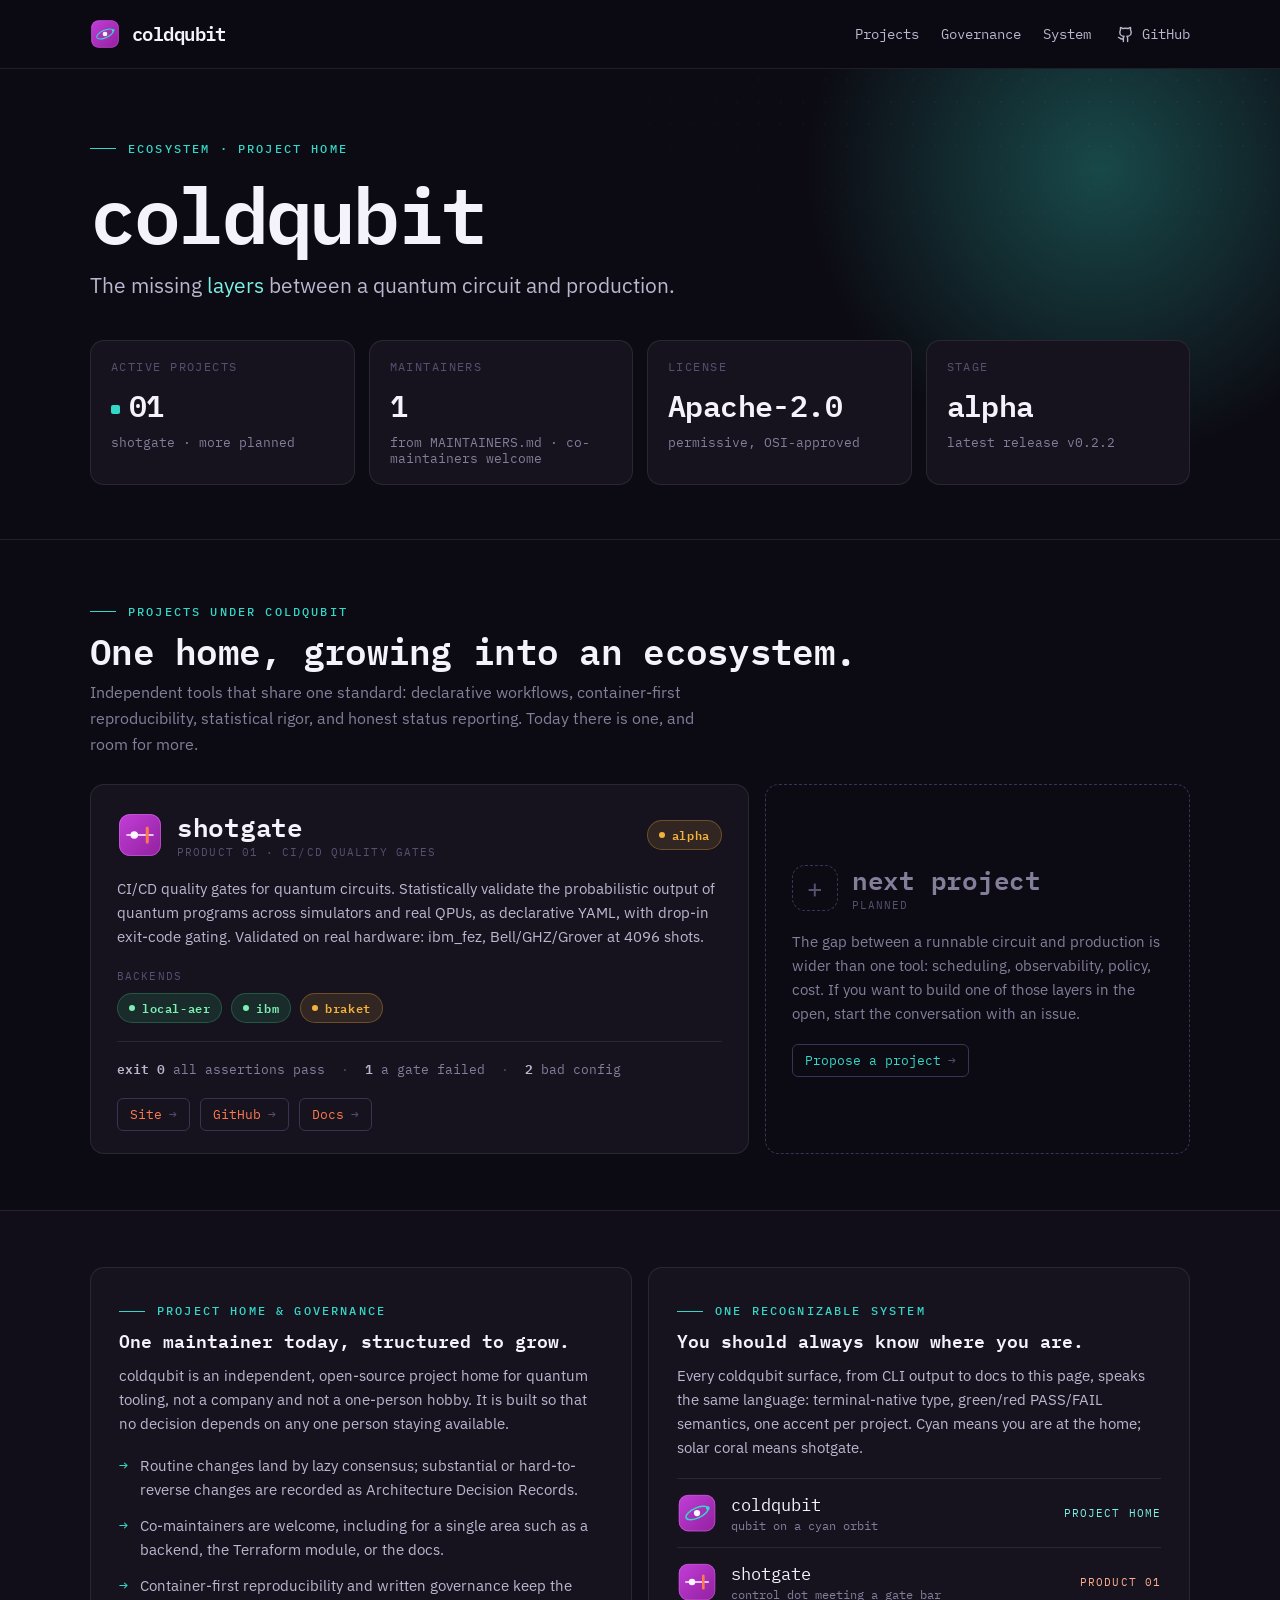
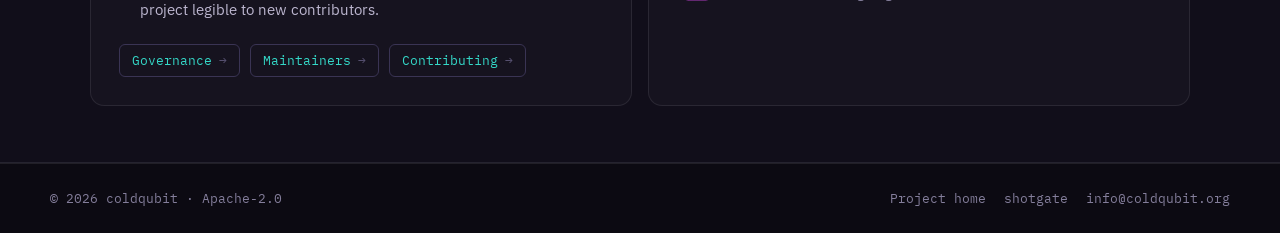
==== index.html @ ca927e3b "web: live GitHub-parsed stats, visitor-first copy, ibm validated, mobile pass - hero stats parse fro" ====
<!DOCTYPE html>
<html lang="en">
<head>
<meta charset="utf-8">
<meta name="viewport" content="width=device-width, initial-scale=1">
<title>coldqubit · open-source project home for quantum tooling</title>
<meta name="description" content="coldqubit is an independent, open-source project home for quantum tooling: the missing layers between a quantum circuit and production. Home of shotgate, CI/CD quality gates for quantum circuits.">
<meta name="theme-color" content="#0C0A12">
<link rel="canonical" href="https://coldqubit.org/">
<meta property="og:type" content="website">
<meta property="og:site_name" content="coldqubit">
<meta property="og:title" content="coldqubit · open-source project home for quantum tooling">
<meta property="og:description" content="The missing layers between a quantum circuit and production.">
<meta property="og:url" content="https://coldqubit.org/">
<meta property="og:image" content="https://coldqubit.org/assets/favicon/coldqubit-512.png">
<meta name="twitter:card" content="summary">
<link rel="icon" type="image/svg+xml" href="assets/coldqubit-logomark.svg">
<link rel="icon" type="image/png" sizes="32x32" href="assets/favicon/coldqubit-32.png">
<link rel="apple-touch-icon" href="assets/favicon/coldqubit-180.png">
<link rel="stylesheet" href="styles/styles.css">
<link rel="stylesheet" href="styles/site.css">
</head>
<body>
  <nav class="topnav" id="topnav">
    <div class="wrap topnav-inner">
      <span class="topnav-brand">
        <img src="assets/coldqubit-logomark.svg" alt="coldqubit" width="30" height="30">
        <span class="topnav-name">coldqubit</span>
      </span>
      <div class="topnav-links">
        <a href="#projects">Projects</a>
        <a href="#governance">Governance</a>
        <a href="#system">System</a>
      </div>
      <a class="gh-link" href="https://github.com/coldqubit" aria-label="GitHub">
        <svg viewBox="0 0 24 24" fill="none" stroke="currentColor" stroke-width="2" stroke-linecap="round" stroke-linejoin="round"><path d="M15 22v-4a4.8 4.8 0 0 0-1-3.5c3 0 6-2 6-5.5.08-1.25-.27-2.48-1-3.5.28-1.15.28-2.35 0-3.5 0 0-1 0-3 1.5-2.64-.5-5.36-.5-8 0C6 2 5 2 5 2c-.3 1.15-.3 2.35 0 3.5A5.4 5.4 0 0 0 4 9c0 3.5 3 5.5 6 5.5-.39.49-.68 1.05-.85 1.65-.17.6-.22 1.23-.15 1.85v4"></path><path d="M9 18c-4.51 2-5-2-7-2"></path></svg>
        GitHub
      </a>
    </div>
  </nav>

  <header class="hero">
    <div class="lattice"></div>
    <div class="glow"></div>
    <div class="wrap hero-inner">
      <span class="kicker"><span class="tick"></span>Ecosystem · project home</span>
      <h1>coldqubit</h1>
      <p class="tagline">The missing <span class="c">layers</span> between a quantum circuit and production.</p>

      <!-- values are static fallbacks; js/site.js re-parses them from GitHub -->
      <div class="stats">
        <div class="stat">
          <div class="l">Active projects</div>
          <div class="v"><span class="tick"></span><span id="s-projects">01</span></div>
          <div class="s" id="s-projects-sub">shotgate · more planned</div>
        </div>
        <div class="stat">
          <div class="l">Maintainers</div>
          <div class="v" id="s-maintainers">1</div>
          <div class="s">from MAINTAINERS.md · co-maintainers welcome</div>
        </div>
        <div class="stat">
          <div class="l">License</div>
          <div class="v" id="s-license">Apache-2.0</div>
          <div class="s">permissive, OSI-approved</div>
        </div>
        <div class="stat">
          <div class="l">Stage</div>
          <div class="v" id="s-stage">alpha</div>
          <div class="s" id="s-stage-sub">latest release v0.2.2</div>
        </div>
      </div>
    </div>
  </header>

  <section class="section" id="projects">
    <div class="wrap">
      <div class="sec-head">
        <span class="kicker"><span class="tick"></span>Projects under coldqubit</span>
        <h2>One home, growing into an ecosystem.</h2>
        <p>Independent tools that share one standard: declarative workflows, container-first reproducibility, statistical rigor, and honest status reporting. Today there is one, and room for more.</p>
      </div>

      <div class="projects">
        <div class="proj" data-project="shotgate">
          <div class="proj-top">
            <img src="assets/shotgate-logomark.svg" alt="shotgate mark">
            <div>
              <div class="proj-name">shotgate</div>
              <div class="proj-role">product 01 · CI/CD quality gates</div>
            </div>
            <div class="proj-status">
              <span class="chip alpha"><span class="dot"></span>alpha</span>
            </div>
          </div>
          <p class="proj-desc">CI/CD quality gates for quantum circuits. Statistically validate the probabilistic output of quantum programs across simulators and real QPUs, as declarative YAML, with drop-in exit-code gating. Validated on real hardware: ibm_fez, Bell/GHZ/Grover at 4096 shots.</p>

          <div class="field-label">Backends</div>
          <div class="row">
            <span class="chip working"><span class="dot"></span>local-aer</span>
            <span class="chip working"><span class="dot"></span>ibm</span>
            <span class="chip planned"><span class="dot"></span>braket</span>
          </div>

          <div class="exit"><b>exit 0</b> all assertions pass <span class="sep">·</span> <b>1</b> a gate failed <span class="sep">·</span> <b>2</b> bad config</div>

          <div class="proj-links">
            <a class="plink" href="https://shotgate.coldqubit.org">Site <span class="arr">→</span></a>
            <a class="plink" href="https://github.com/coldqubit/shotgate">GitHub <span class="arr">→</span></a>
            <a class="plink" href="https://shotgate.coldqubit.org/docs/">Docs <span class="arr">→</span></a>
          </div>
        </div>

        <div class="proj planned-card">
          <div class="proj-top">
            <span class="planned-tile">+</span>
            <div>
              <div class="proj-name">next project</div>
              <div class="proj-role">planned</div>
            </div>
          </div>
          <p class="proj-desc">The gap between a runnable circuit and production is wider than one tool: scheduling, observability, policy, cost. If you want to build one of those layers in the open, start the conversation with an issue.</p>
          <div class="proj-links">
            <a class="plink" href="https://github.com/coldqubit/shotgate/issues">Propose a project <span class="arr">→</span></a>
          </div>
        </div>
      </div>
    </div>
  </section>

  <section class="section alt">
    <div class="wrap">
      <div class="lower">
        <div class="panel" id="governance">
          <span class="kicker"><span class="tick"></span>Project home & governance</span>
          <h3>One maintainer today, structured to grow.</h3>
          <p>coldqubit is an independent, open-source project home for quantum tooling, not a company and not a one-person hobby. It is built so that no decision depends on any one person staying available.</p>
          <ul class="glist">
            <li><span class="arr">→</span><span>Routine changes land by lazy consensus; substantial or hard-to-reverse changes are recorded as Architecture Decision Records.</span></li>
            <li><span class="arr">→</span><span>Co-maintainers are welcome, including for a single area such as a backend, the Terraform module, or the docs.</span></li>
            <li><span class="arr">→</span><span>Container-first reproducibility and written governance keep the project legible to new contributors.</span></li>
          </ul>
          <div class="panel-links">
            <a class="plink" href="https://github.com/coldqubit/shotgate/blob/main/GOVERNANCE.md">Governance <span class="arr">→</span></a>
            <a class="plink" href="https://github.com/coldqubit/shotgate/blob/main/MAINTAINERS.md">Maintainers <span class="arr">→</span></a>
            <a class="plink" href="https://github.com/coldqubit/shotgate/blob/main/CONTRIBUTING.md">Contributing <span class="arr">→</span></a>
          </div>
        </div>

        <div class="panel" id="system">
          <span class="kicker"><span class="tick"></span>One recognizable system</span>
          <h3>You should always know where you are.</h3>
          <p>Every coldqubit surface, from CLI output to docs to this page, speaks the same language: terminal-native type, green/red PASS/FAIL semantics, one accent per project. Cyan means you are at the home; solar coral means shotgate.</p>
          <div class="mark-row">
            <img src="assets/coldqubit-logomark.svg" alt="coldqubit mark">
            <div>
              <div class="mn">coldqubit</div>
              <div class="md">qubit on a cyan orbit</div>
            </div>
            <span class="mr cyan">project home</span>
          </div>
          <div class="mark-row">
            <img src="assets/shotgate-logomark.svg" alt="shotgate mark">
            <div>
              <div class="mn">shotgate</div>
              <div class="md">control dot meeting a gate bar</div>
            </div>
            <span class="mr coral">product 01</span>
          </div>
        </div>
      </div>
    </div>
  </section>

  <footer class="foot">
    <div class="wrap foot-inner">
      <span>© 2026 coldqubit · Apache-2.0</span>
      <div class="right">
        <a href="https://github.com/coldqubit">Project home</a>
        <a href="https://shotgate.coldqubit.org">shotgate</a>
        <a href="mailto:info@coldqubit.org">info@coldqubit.org</a>
      </div>
    </div>
  </footer>

  <script src="js/site.js"></script>
</body>
</html>
---- styles/styles.css ----
/* ============================================================================
   coldqubit / shotgate, design system entry point
   ----------------------------------------------------------------------------
   The canonical stylesheet for consumers: link this ONE file and you get
     1. fonts.css            the brand faces (swap point for self-hosting)
     2. colors_and_type.css  the full token layer (color, type, spacing,
                             radii, elevation, motion, motif) + light theme
     3. components.css       the canonical component classes (buttons, badges,
                             chips, cards, callouts, code, console, inputs)

   Surface-specific stylesheets are intentionally NOT imported here, they are
   scoped to their own surfaces and linked by those pages directly:
     - preview/card.css        design-system reference cards
     - social/cards.css        repo / OpenGraph social cards
     - ui_kits/docs/docs.css   the docs reader
   (The landing and dashboard kits keep their surface styles inline in their
    own index.html — no separate stylesheet.)
   ============================================================================ */

@import url('fonts.css');
@import url('colors_and_type.css');
@import url('components.css');
---- styles/site.css ----
/* ============================================================================
   coldqubit.org · surface styles
   ----------------------------------------------------------------------------
   Page-level layout for the coldqubit project-home surface (cyan-forward).
   Tokens and canonical component classes come from styles.css (fonts +
   colors_and_type + components); nothing here re-implements them.
   ============================================================================ */

* { box-sizing: border-box; }
html { scroll-behavior: smooth; }
html, body { margin: 0; background: var(--bg); color: var(--text); font-family: var(--font-sans); -webkit-font-smoothing: antialiased; }
a { color: inherit; text-decoration: none; }
/* anchor-nav targets clear the sticky topnav */
:is(.section, .panel)[id] { scroll-margin-top: 80px; }
.wrap { max-width: 1180px; margin: 0 auto; padding: 0 40px; }

/* kicker: canonical (components.css), wider tick on this surface */
.kicker { gap: 12px; }
.kicker .tick { width: 26px; }

/* top nav: canonical .topnav (components.css); height bump on this surface */
.topnav-inner { height: 68px; }

.gh-link { display: inline-flex; align-items: center; gap: 8px; font-family: var(--font-mono); font-size: 14px; color: var(--text-secondary); }
.gh-link:hover { color: var(--text); }
.gh-link svg { width: 17px; height: 17px; }

/* hero */
.hero { position: relative; overflow: hidden; border-bottom: 1px solid var(--line); }
.hero .lattice { position: absolute; inset: 0; background-image: var(--dot-grid); background-size: var(--dot-size) var(--dot-size); -webkit-mask-image: radial-gradient(120% 130% at 92% -10%, #000 0%, transparent 60%); mask-image: radial-gradient(120% 130% at 92% -10%, #000 0%, transparent 60%); }
.hero .glow { position: absolute; top: -240px; right: -160px; width: 680px; height: 680px; background: radial-gradient(circle, var(--cyan-glow) 0%, transparent 62%); pointer-events: none; }
/* .hero-inner shares its element with .wrap; keep the 40px side padding */
.hero-inner { position: relative; padding: 64px 40px 54px; }
.hero h1 { font: var(--text-display); font-family: var(--font-display); letter-spacing: -0.04em; margin: 18px 0 0; }
.hero .tagline { font: var(--text-lead); color: var(--fg-2); margin: 16px 0 0; max-width: 46ch; text-wrap: balance; }
.hero .tagline .c { color: var(--cyan-300); }

/* stat row */
.stats { display: grid; grid-template-columns: repeat(4, 1fr); gap: 14px; margin-top: 38px; }
.stat { background: var(--bg-elevated); border: 1px solid var(--line); border-radius: var(--radius-lg); padding: 18px 20px; }
.stat .l { font-family: var(--font-mono); font-size: 12px; letter-spacing: 0.12em; text-transform: uppercase; color: var(--fg-4); }
.stat .v { font-family: var(--font-display); font-weight: 600; font-size: 30px; color: var(--fg-1); margin-top: 8px; letter-spacing: -0.02em; }
.stat .s { font-family: var(--font-mono); font-size: 12.5px; color: var(--fg-3); margin-top: 6px; }
.stat .v .tick { display: inline-block; width: 9px; height: 9px; border-radius: 2px; background: var(--cyan-400); margin-right: 9px; vertical-align: middle; }

/* section */
.section { padding: 56px 0; }
.section.alt { background: var(--bg-sunken); border-top: 1px solid var(--line); border-bottom: 1px solid var(--line); }
.sec-head { margin-bottom: 26px; }
.sec-head h2 { font: var(--text-h2); font-family: var(--font-display); letter-spacing: -0.02em; margin: 12px 0 0; }
.sec-head p { font: var(--text-body); color: var(--fg-3); margin: 8px 0 0; max-width: 64ch; }

/* projects grid */
.projects { display: grid; grid-template-columns: 1.55fr 1fr; gap: 16px; }
.proj { background: var(--bg-elevated); border: 1px solid var(--line); border-radius: var(--radius-lg); padding: 26px 26px 22px; display: flex; flex-direction: column; transition: border-color var(--dur) var(--ease-out), box-shadow var(--dur) var(--ease-out); }
.proj:hover { border-color: var(--ink-500); box-shadow: var(--shadow-md); }
.proj-top { display: flex; align-items: center; gap: 14px; }
.proj-top img { width: 46px; height: 46px; }
.proj-name { font: var(--text-h3); font-family: var(--font-display); color: var(--fg-1); letter-spacing: -0.01em; }
.proj-role { font-family: var(--font-mono); font-size: 11px; letter-spacing: 0.1em; text-transform: uppercase; color: var(--fg-4); margin-top: 3px; }
.proj-status { margin-left: auto; }
.proj-desc { font: var(--text-body-sm); color: var(--fg-2); margin: 18px 0 0; }

.row { display: flex; align-items: center; gap: 9px; flex-wrap: wrap; }
.field-label { font-family: var(--font-mono); font-size: 11px; letter-spacing: 0.1em; text-transform: uppercase; color: var(--fg-4); margin: 20px 0 10px; }

/* chips: canonical (components.css .chip.working/.alpha/.planned) */

.exit { font-family: var(--font-mono); font-size: 12.5px; color: var(--fg-3); margin-top: 18px; padding-top: 16px; border-top: 1px solid var(--line); }
.exit b { color: var(--fg-2); font-weight: 600; }
.exit .sep { color: var(--ink-400); margin: 0 8px; }

.proj-links { display: flex; gap: 10px; margin-top: 18px; }
/* .plink: canonical (components.css), reads the project accent */

/* planned project card */
.proj.planned-card { border-style: dashed; border-color: var(--ink-500); background: transparent; justify-content: center; align-items: flex-start; }
.planned-tile { width: 46px; height: 46px; border-radius: 13px; border: 1.5px dashed var(--ink-500); display: flex; align-items: center; justify-content: center; color: var(--fg-4); font-size: 26px; font-family: var(--font-display); }
.proj.planned-card .proj-name { color: var(--fg-3); }
.proj.planned-card .proj-desc { color: var(--fg-3); }

/* lower two-column */
.lower { display: grid; grid-template-columns: 1fr 1fr; gap: 16px; }
.panel { background: var(--bg-elevated); border: 1px solid var(--line); border-radius: var(--radius-lg); padding: 28px; }
.panel h3 { font: var(--text-h4); font-family: var(--font-display); margin: 12px 0 0; color: var(--fg-1); }
.panel p { font: var(--text-body-sm); color: var(--fg-2); margin: 12px 0 0; }
.glist { list-style: none; margin: 18px 0 0; padding: 0; display: flex; flex-direction: column; gap: 12px; }
.glist li { display: flex; gap: 12px; font: var(--text-body-sm); color: var(--fg-2); }
.glist .arr { color: var(--cyan-400); font-family: var(--font-mono); flex-shrink: 0; }
.panel-links { display: flex; flex-wrap: wrap; gap: 10px; margin-top: 22px; }

/* marks rows */
.mark-row { display: flex; align-items: center; gap: 14px; padding: 14px 0; border-top: 1px solid var(--line); }
.mark-row:first-of-type { margin-top: 18px; }
.mark-row img { width: 40px; height: 40px; }
.mark-row .mn { font-family: var(--font-display); font-size: 17px; color: var(--fg-1); }
.mark-row .md { font-family: var(--font-mono); font-size: 11.5px; color: var(--fg-3); margin-top: 2px; }
.mark-row .mr { margin-left: auto; font-family: var(--font-mono); font-size: 11px; letter-spacing: 0.1em; text-transform: uppercase; }
.mr.cyan { color: var(--cyan-300); }
.mr.coral { color: var(--coral-300); }

/* footer */
.foot { border-top: 1px solid var(--line); }
.foot-inner { display: flex; align-items: center; gap: 16px; padding: 26px 0; flex-wrap: wrap; font-family: var(--font-mono); font-size: 13px; color: var(--fg-3); }
.foot-inner .right { margin-left: auto; display: flex; gap: 18px; flex-wrap: wrap; }
.foot-inner a:hover { color: var(--fg-1); }

/* 404 */
.nf { min-height: calc(100vh - 68px); display: flex; align-items: center; }
.nf .terminal-window { width: min(640px, 100%); margin: 0 auto; }
.nf .terminal-body { min-height: 0; }
.nf-actions { margin-top: 14px; }
.nf-actions a { font-family: var(--font-mono); font-size: 13.5px; color: var(--accent); }
.nf-actions a:hover { text-decoration: underline; }

/* grid children hold mono lines and chip rows: let them shrink */
.projects > *, .lower > *, .stats > * { min-width: 0; }

@media (max-width: 980px) {
  .stats { grid-template-columns: repeat(2, 1fr); }
  .projects, .lower { grid-template-columns: 1fr; }
}

/* mobile nav: never hide the links; they become a scrollable mono row */
@media (max-width: 980px) {
  .topnav-inner { flex-wrap: wrap; height: auto; padding-top: 12px; column-gap: 16px; }
  .topnav-brand { order: 1; }
  .gh-link { order: 2; margin-left: auto; }
  .topnav-links { order: 3; flex-basis: 100%; margin-left: 0; gap: 18px; font-size: 13px; padding: 10px 2px 12px; overflow-x: auto; -webkit-overflow-scrolling: touch; scrollbar-width: none; }
  .topnav-links::-webkit-scrollbar { display: none; }
  :is(.section, .panel)[id] { scroll-margin-top: 112px; }
}

@media (max-width: 640px) {
  .wrap { padding: 0 22px; }
  .hero-inner { padding-left: 22px; padding-right: 22px; padding-top: 46px; }
  .kicker { white-space: normal; }
  .section { padding: 44px 0; }
  .stats { grid-template-columns: 1fr 1fr; gap: 10px; }
  .stat { padding: 14px 16px; }
  .stat .v { font-size: 22px; }
  .panel { padding: 22px 20px; }
  .proj { padding: 20px 18px 18px; }
  .foot-inner .right { margin-left: 0; }
}
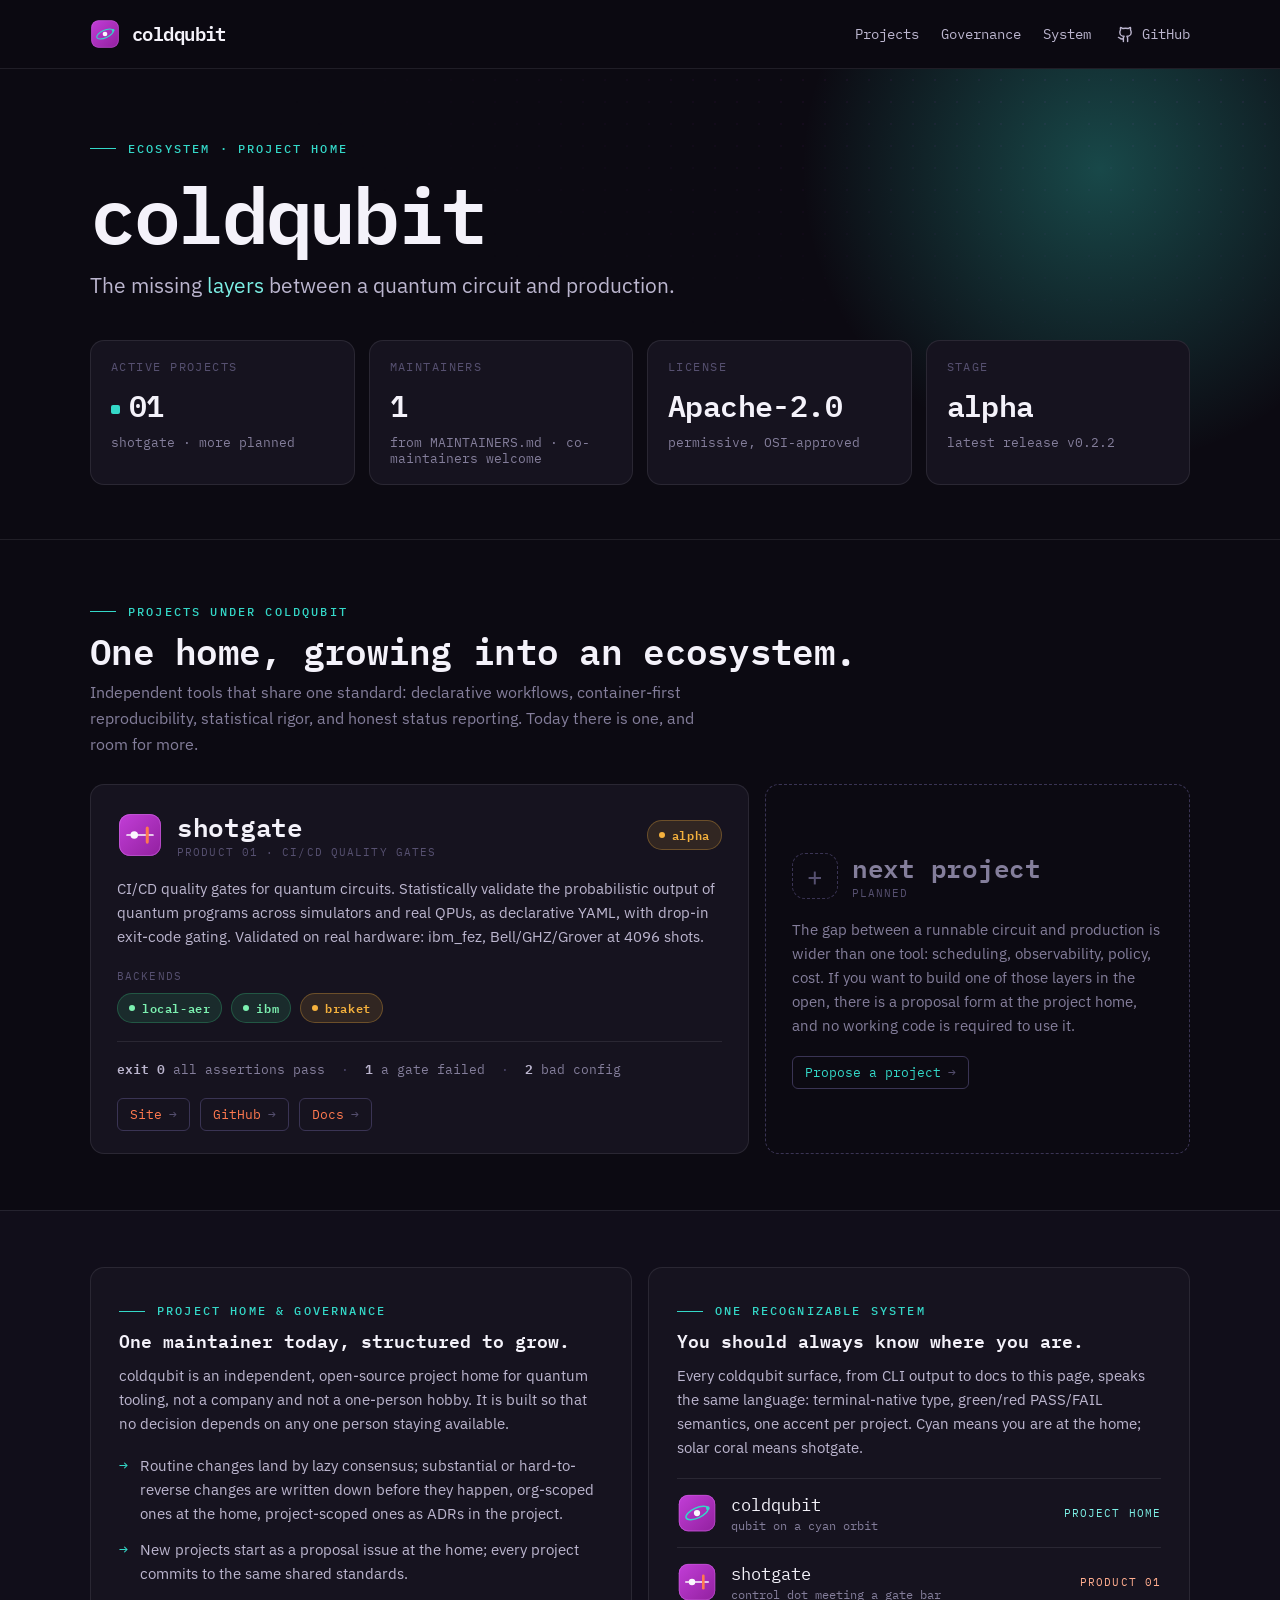
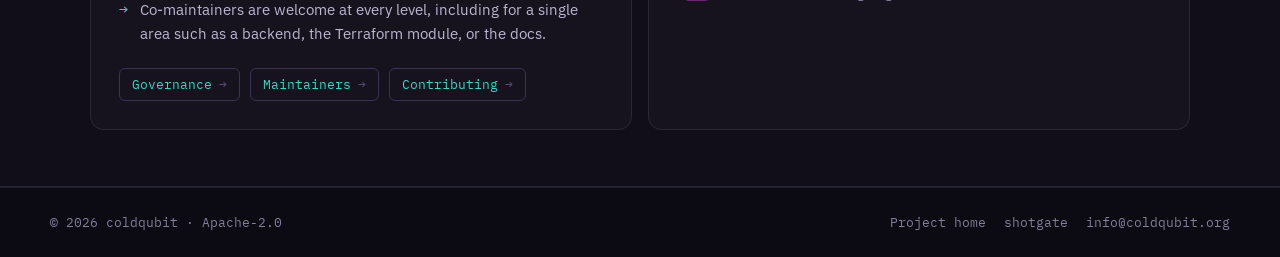
==== commit 62da93d9: "web: governance links and proposals point at the home, not shotgate - governance panel links to the " ====
--- a/index.html
+++ b/index.html
@@ -119,9 +119,9 @@
               <div class="proj-role">planned</div>
             </div>
           </div>
-          <p class="proj-desc">The gap between a runnable circuit and production is wider than one tool: scheduling, observability, policy, cost. If you want to build one of those layers in the open, start the conversation with an issue.</p>
+          <p class="proj-desc">The gap between a runnable circuit and production is wider than one tool: scheduling, observability, policy, cost. If you want to build one of those layers in the open, there is a proposal form at the project home, and no working code is required to use it.</p>
           <div class="proj-links">
-            <a class="plink" href="https://github.com/coldqubit/shotgate/issues">Propose a project <span class="arr">→</span></a>
+            <a class="plink" href="https://github.com/coldqubit/.github/issues/new?template=project-proposal.yml">Propose a project <span class="arr">→</span></a>
           </div>
         </div>
       </div>
@@ -136,14 +136,14 @@
           <h3>One maintainer today, structured to grow.</h3>
           <p>coldqubit is an independent, open-source project home for quantum tooling, not a company and not a one-person hobby. It is built so that no decision depends on any one person staying available.</p>
           <ul class="glist">
-            <li><span class="arr">→</span><span>Routine changes land by lazy consensus; substantial or hard-to-reverse changes are recorded as Architecture Decision Records.</span></li>
-            <li><span class="arr">→</span><span>Co-maintainers are welcome, including for a single area such as a backend, the Terraform module, or the docs.</span></li>
-            <li><span class="arr">→</span><span>Container-first reproducibility and written governance keep the project legible to new contributors.</span></li>
+            <li><span class="arr">→</span><span>Routine changes land by lazy consensus; substantial or hard-to-reverse changes are written down before they happen, org-scoped ones at the home, project-scoped ones as ADRs in the project.</span></li>
+            <li><span class="arr">→</span><span>New projects start as a proposal issue at the home; every project commits to the same shared standards.</span></li>
+            <li><span class="arr">→</span><span>Co-maintainers are welcome at every level, including for a single area such as a backend, the Terraform module, or the docs.</span></li>
           </ul>
           <div class="panel-links">
-            <a class="plink" href="https://github.com/coldqubit/shotgate/blob/main/GOVERNANCE.md">Governance <span class="arr">→</span></a>
-            <a class="plink" href="https://github.com/coldqubit/shotgate/blob/main/MAINTAINERS.md">Maintainers <span class="arr">→</span></a>
-            <a class="plink" href="https://github.com/coldqubit/shotgate/blob/main/CONTRIBUTING.md">Contributing <span class="arr">→</span></a>
+            <a class="plink" href="https://github.com/coldqubit/.github/blob/main/GOVERNANCE.md">Governance <span class="arr">→</span></a>
+            <a class="plink" href="https://github.com/coldqubit/.github/blob/main/MAINTAINERS.md">Maintainers <span class="arr">→</span></a>
+            <a class="plink" href="https://github.com/coldqubit/.github/blob/main/CONTRIBUTING.md">Contributing <span class="arr">→</span></a>
           </div>
         </div>
 
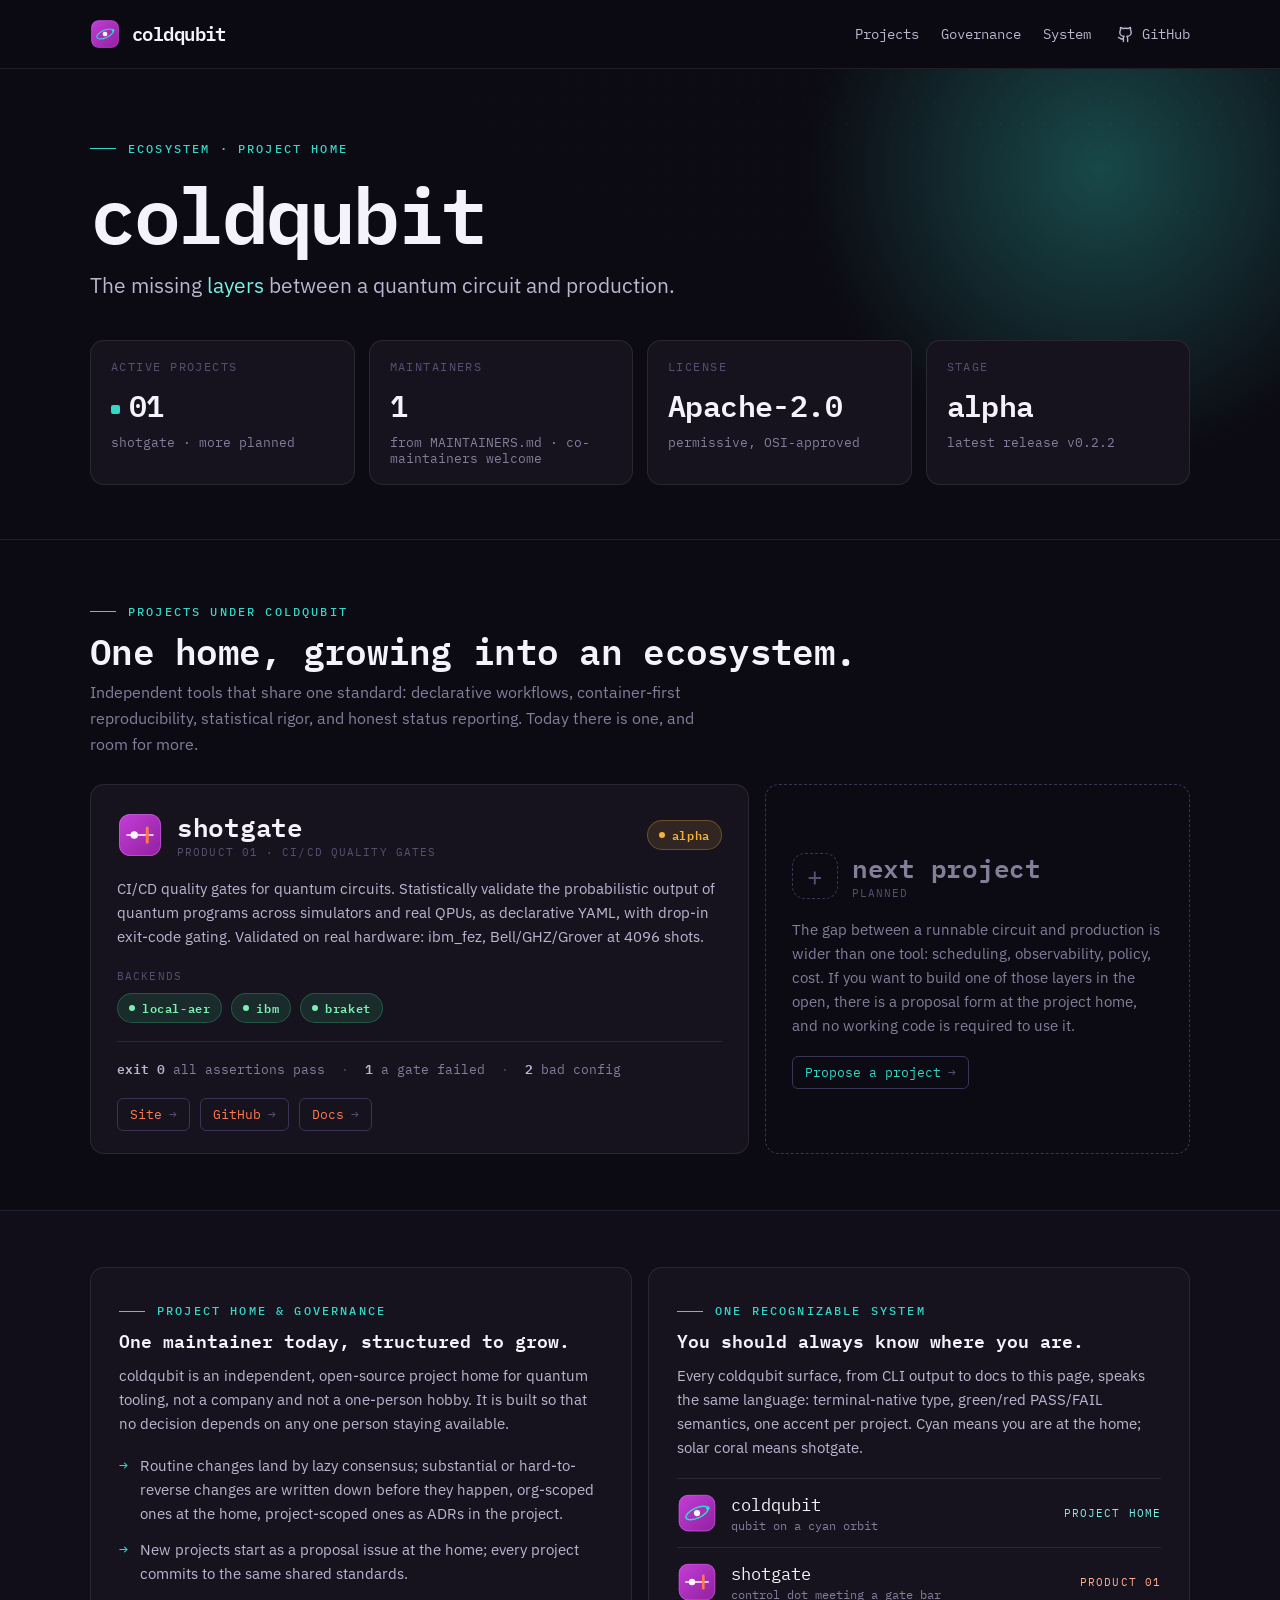
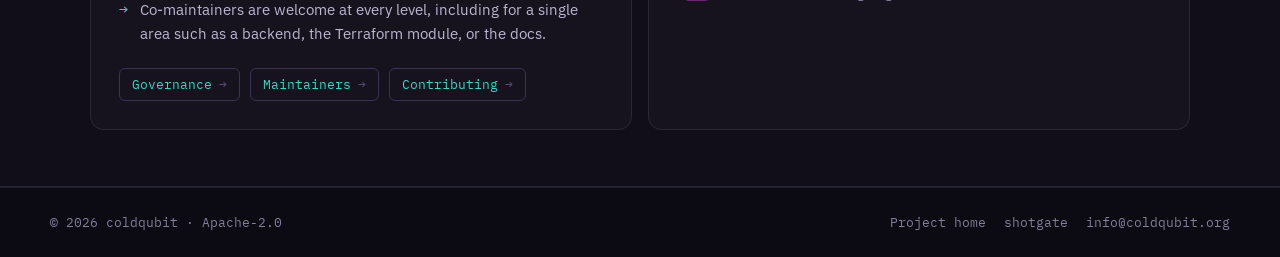
==== commit 51503a87: "web: shotgate braket backend is working (was planned) shotgate's braket backend now runs (local simu" ====
--- a/index.html
+++ b/index.html
@@ -99,7 +99,7 @@
           <div class="row">
             <span class="chip working"><span class="dot"></span>local-aer</span>
             <span class="chip working"><span class="dot"></span>ibm</span>
-            <span class="chip planned"><span class="dot"></span>braket</span>
+            <span class="chip working"><span class="dot"></span>braket</span>
           </div>
 
           <div class="exit"><b>exit 0</b> all assertions pass <span class="sep">·</span> <b>1</b> a gate failed <span class="sep">·</span> <b>2</b> bad config</div>
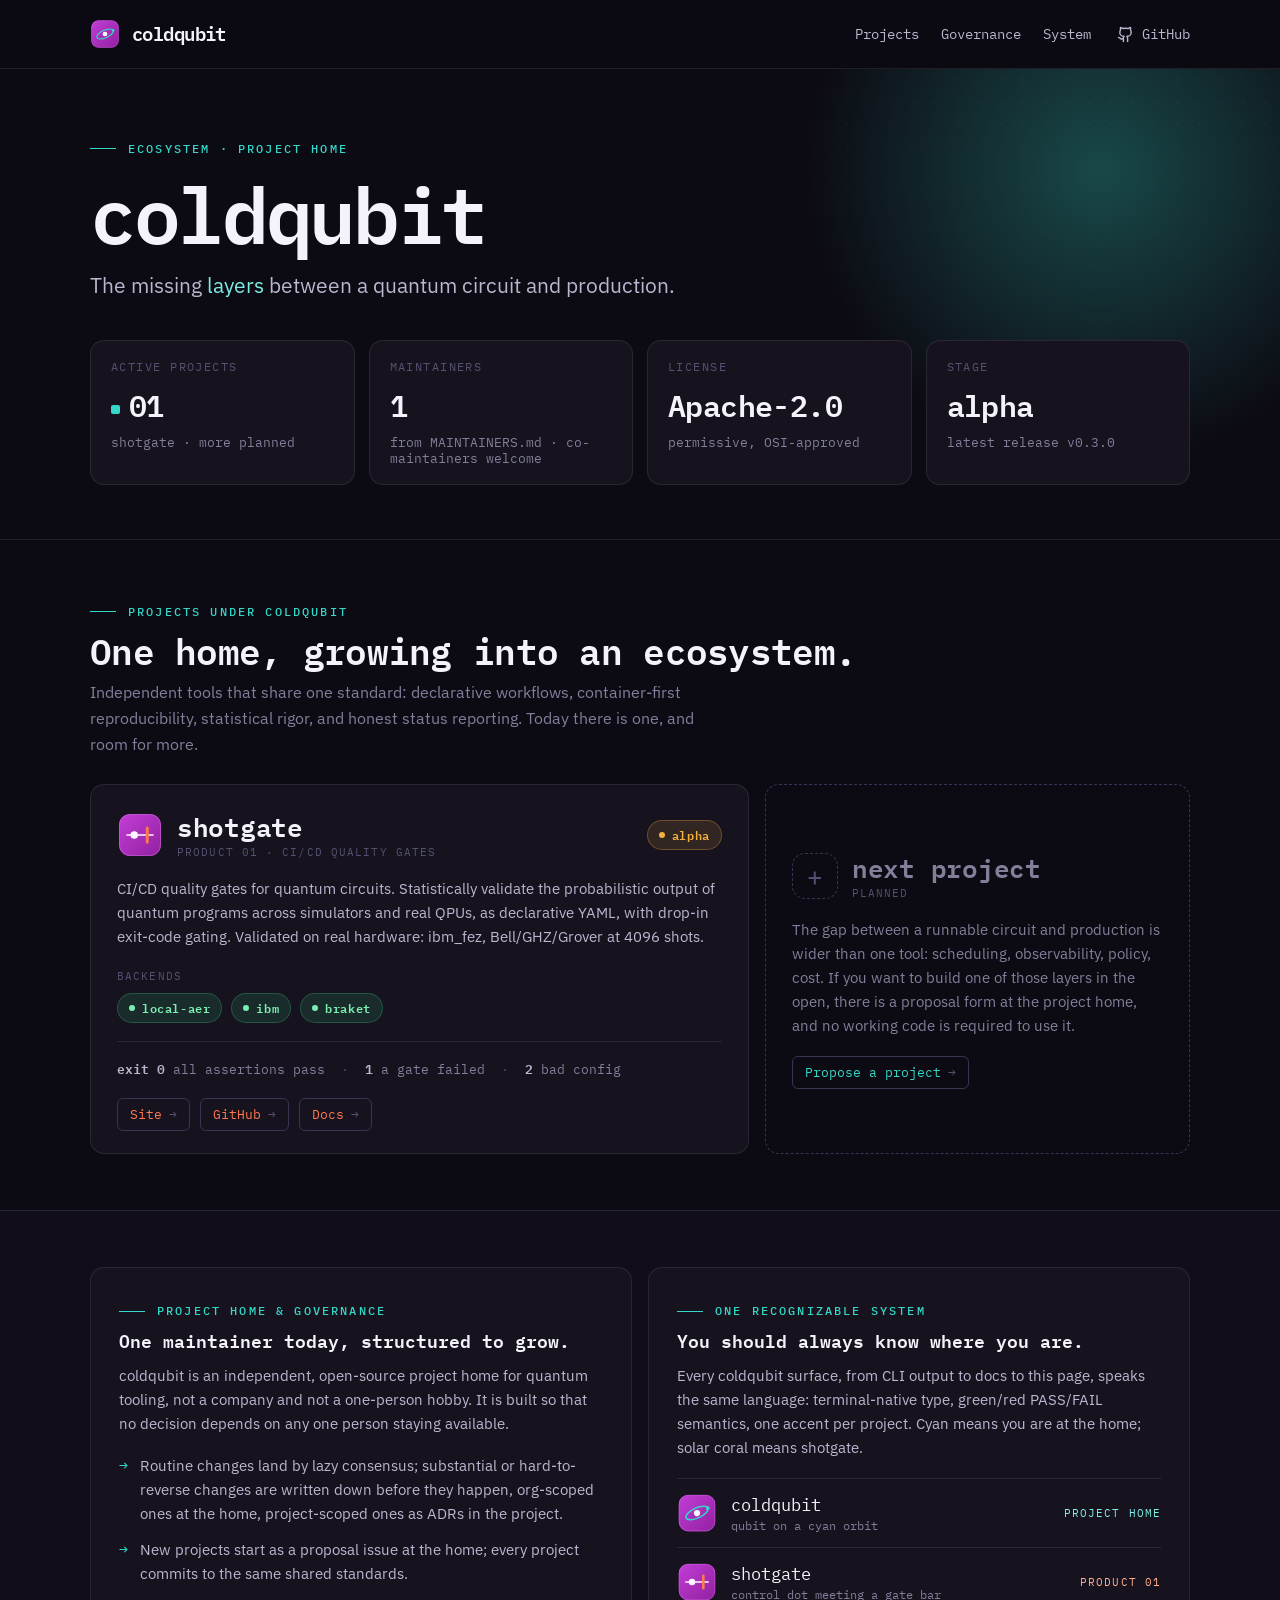
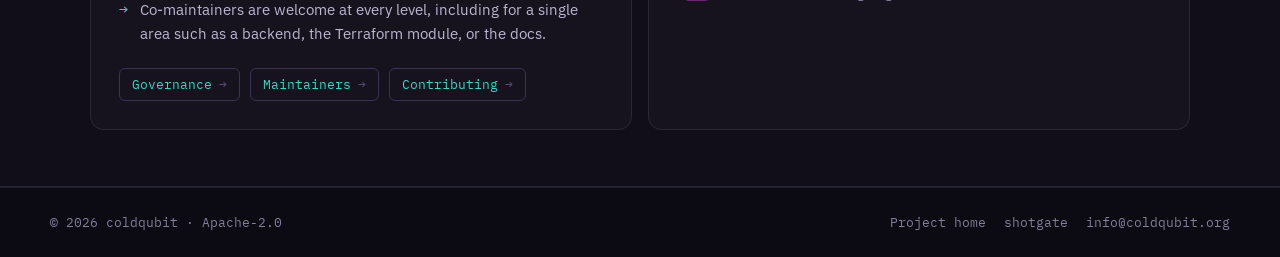
==== commit 9d1daebd: "web: bump baked release fallback to v0.3.0 Static fallback only; site.js syncs the live release tag " ====
--- a/index.html
+++ b/index.html
@@ -67,7 +67,7 @@
         <div class="stat">
           <div class="l">Stage</div>
           <div class="v" id="s-stage">alpha</div>
-          <div class="s" id="s-stage-sub">latest release v0.2.2</div>
+          <div class="s" id="s-stage-sub">latest release v0.3.0</div>
         </div>
       </div>
     </div>
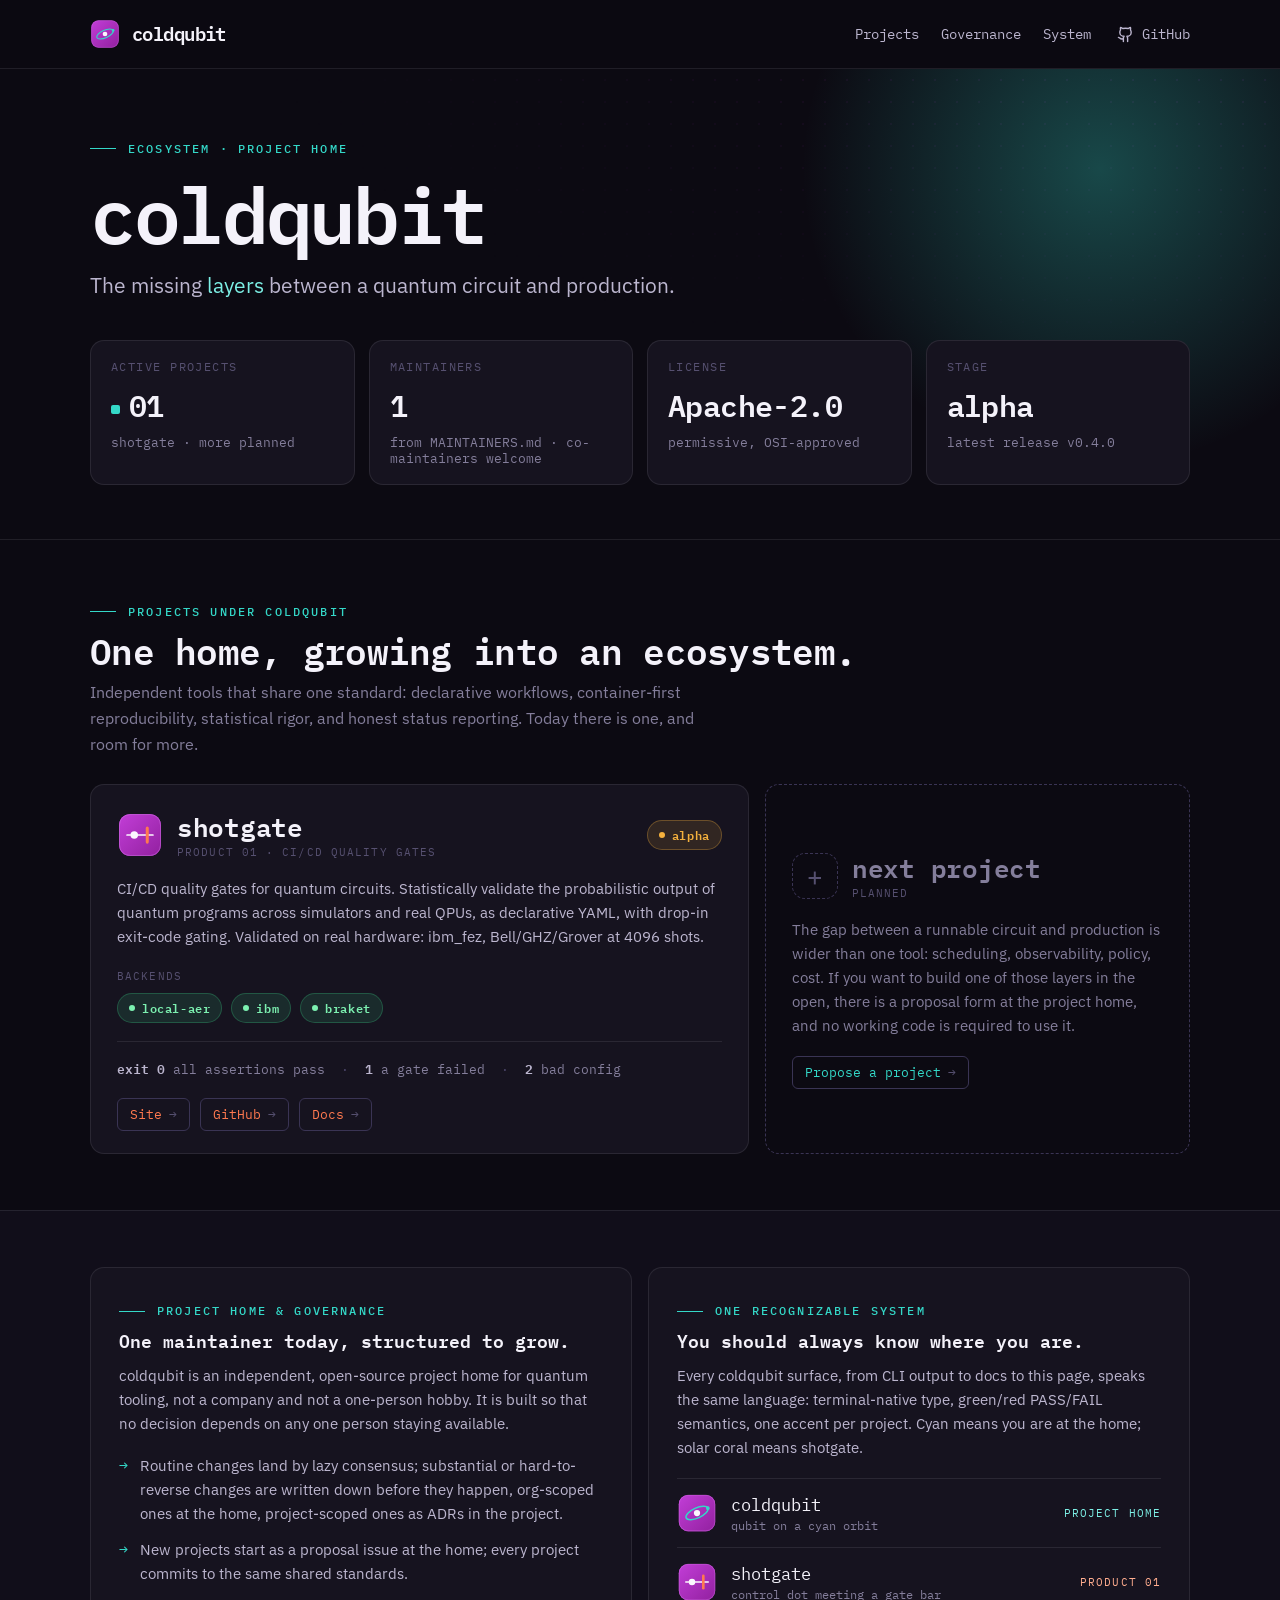
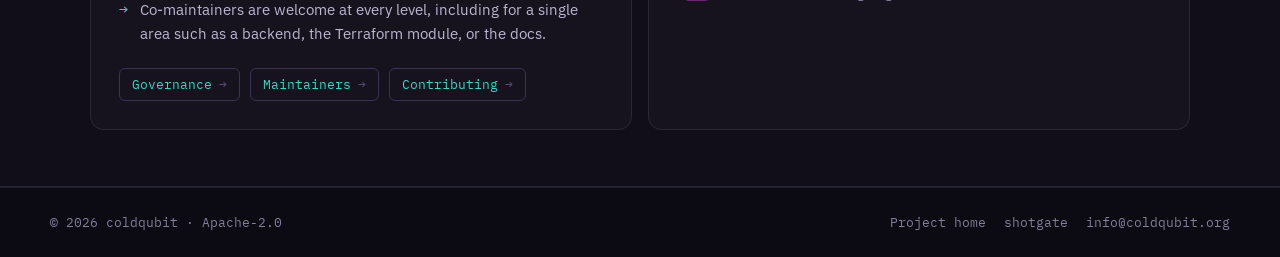
==== commit 75d4055e: "web: bump baked release fallback to v0.4.0 Static fallback only; site.js syncs the live release tag " ====
--- a/index.html
+++ b/index.html
@@ -67,7 +67,7 @@
         <div class="stat">
           <div class="l">Stage</div>
           <div class="v" id="s-stage">alpha</div>
-          <div class="s" id="s-stage-sub">latest release v0.3.0</div>
+          <div class="s" id="s-stage-sub">latest release v0.4.0</div>
         </div>
       </div>
     </div>
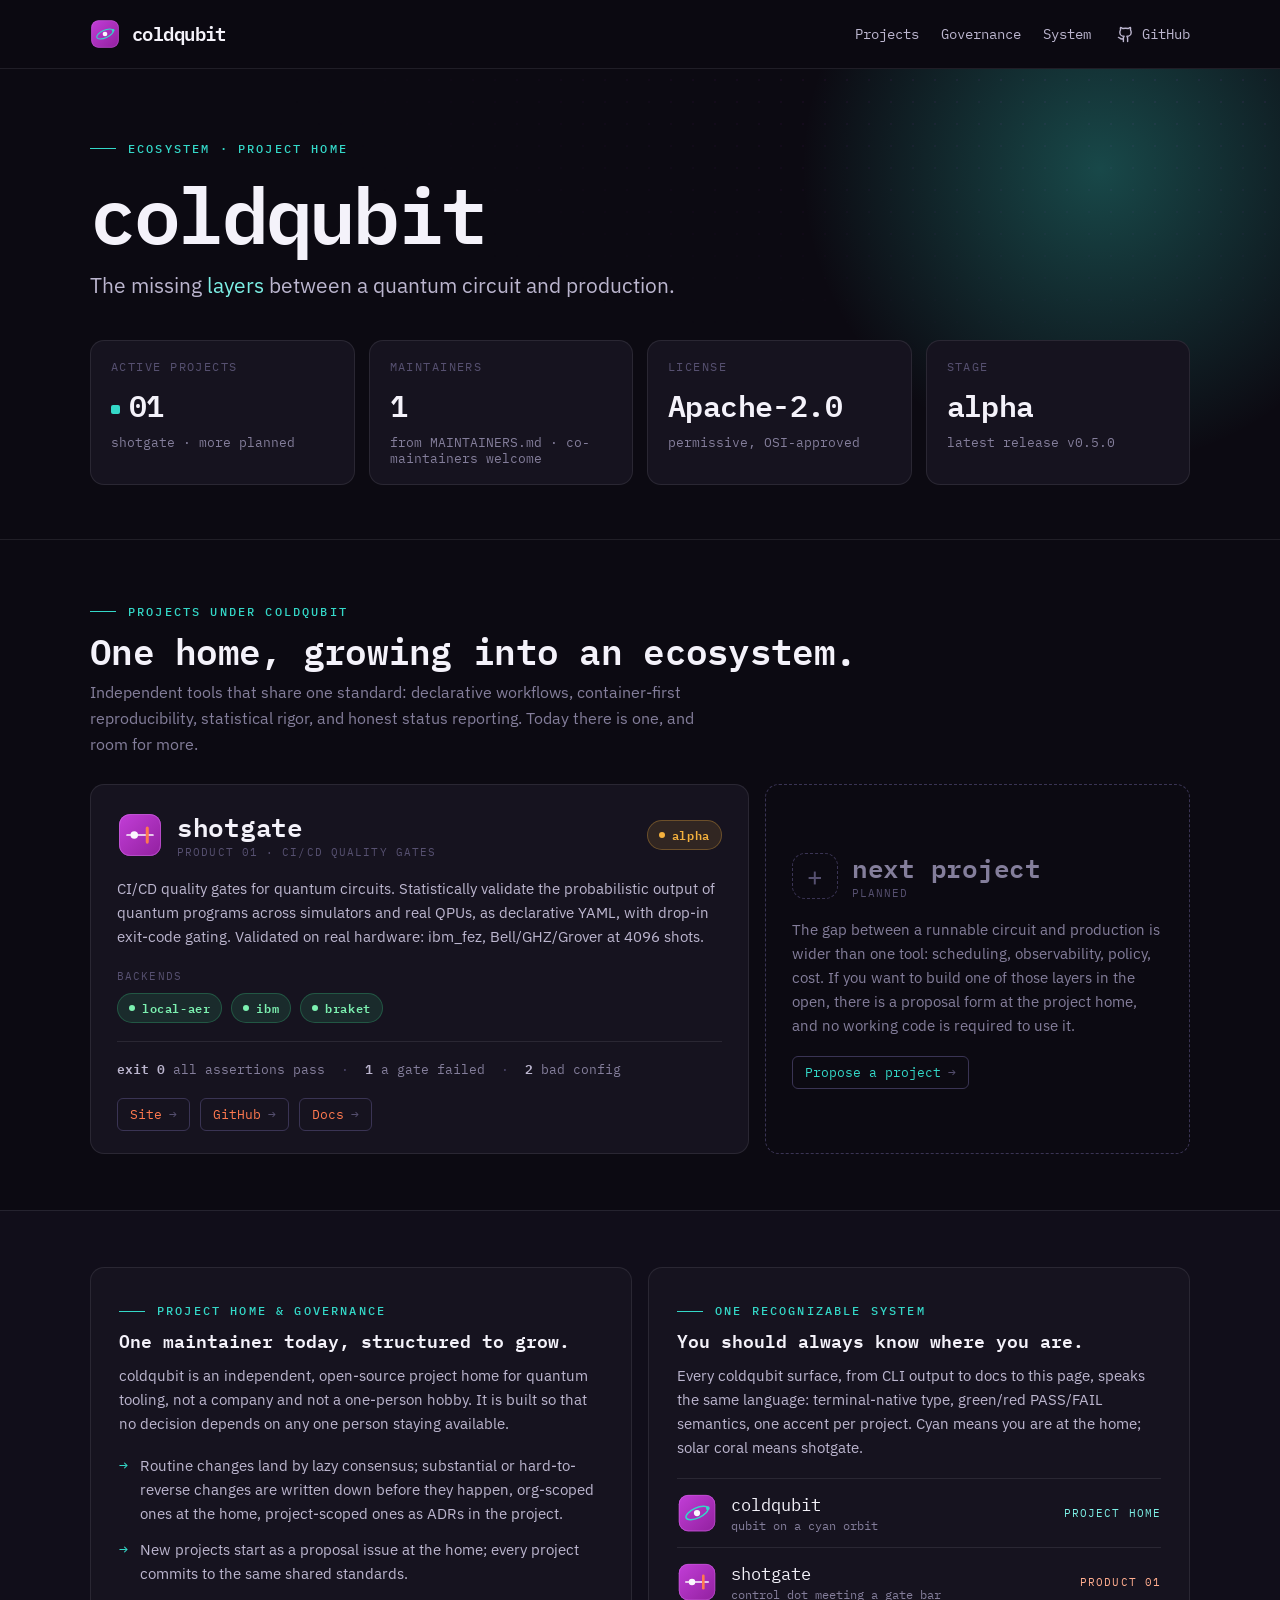
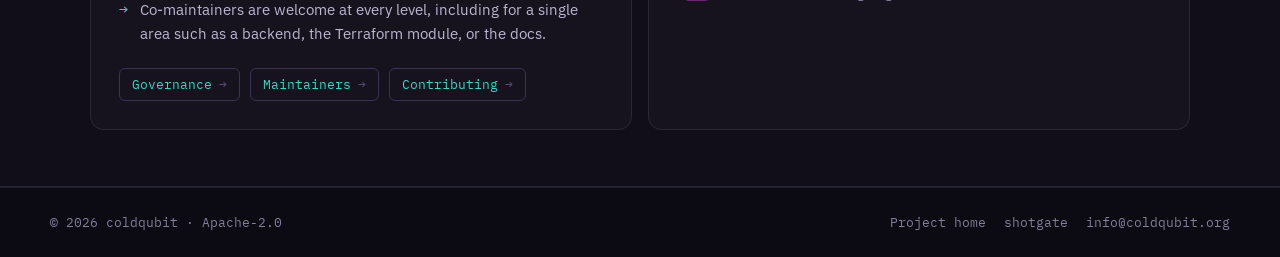
==== commit b51ff41e: "web: bump baked release fallback to v0.5.0 Co-Authored-By: Claude Opus 4.8 <noreply@anthropic.com>" ====
--- a/index.html
+++ b/index.html
@@ -67,7 +67,7 @@
         <div class="stat">
           <div class="l">Stage</div>
           <div class="v" id="s-stage">alpha</div>
-          <div class="s" id="s-stage-sub">latest release v0.4.0</div>
+          <div class="s" id="s-stage-sub">latest release v0.5.0</div>
         </div>
       </div>
     </div>
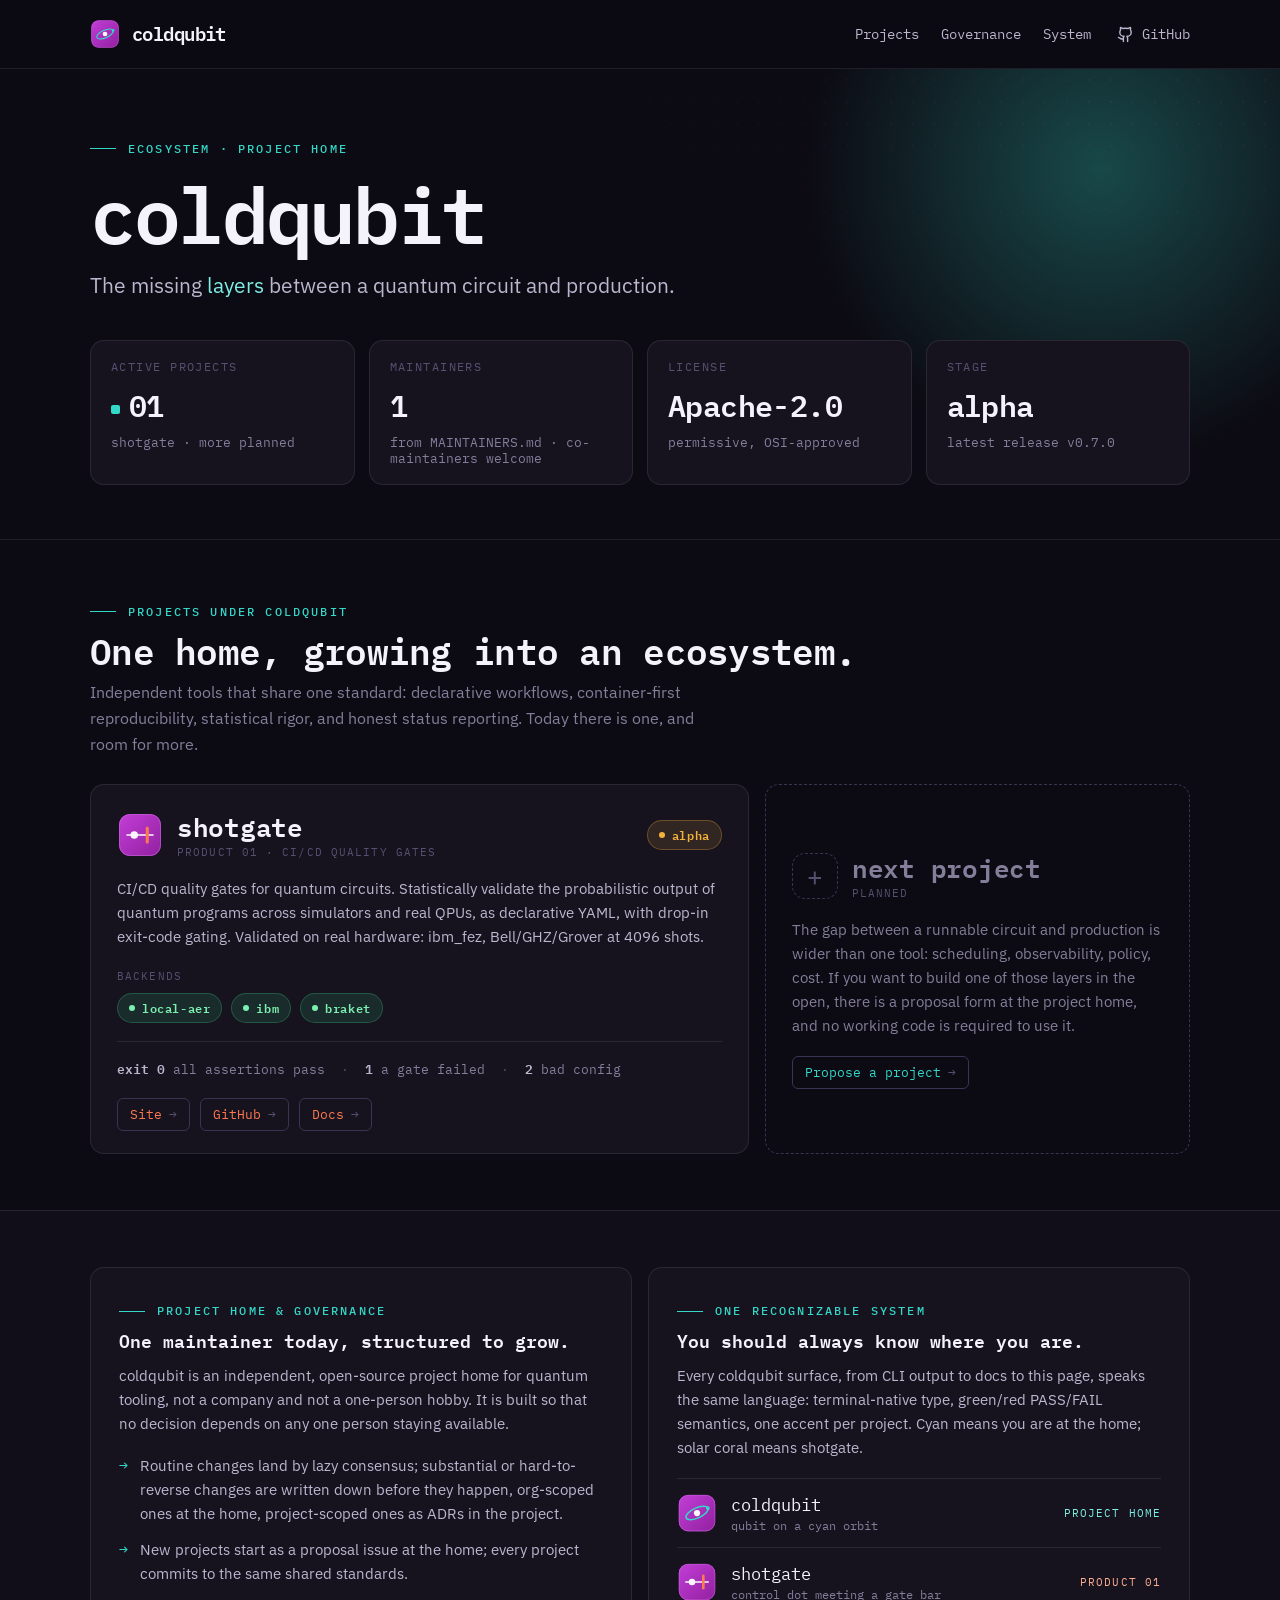
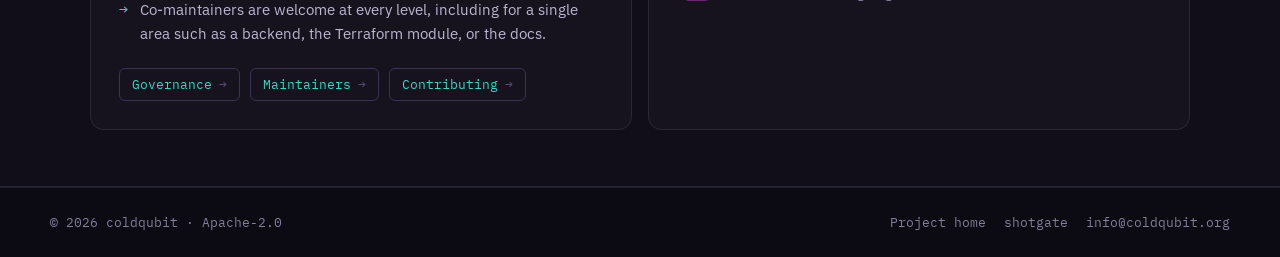
==== commit d86f1e9c: "web: release fallback v0.5.0 -> v0.7.0 Static fallback for the stage badge (s-stage-sub auto-syncs f" ====
--- a/index.html
+++ b/index.html
@@ -67,7 +67,7 @@
         <div class="stat">
           <div class="l">Stage</div>
           <div class="v" id="s-stage">alpha</div>
-          <div class="s" id="s-stage-sub">latest release v0.5.0</div>
+          <div class="s" id="s-stage-sub">latest release v0.7.0</div>
         </div>
       </div>
     </div>
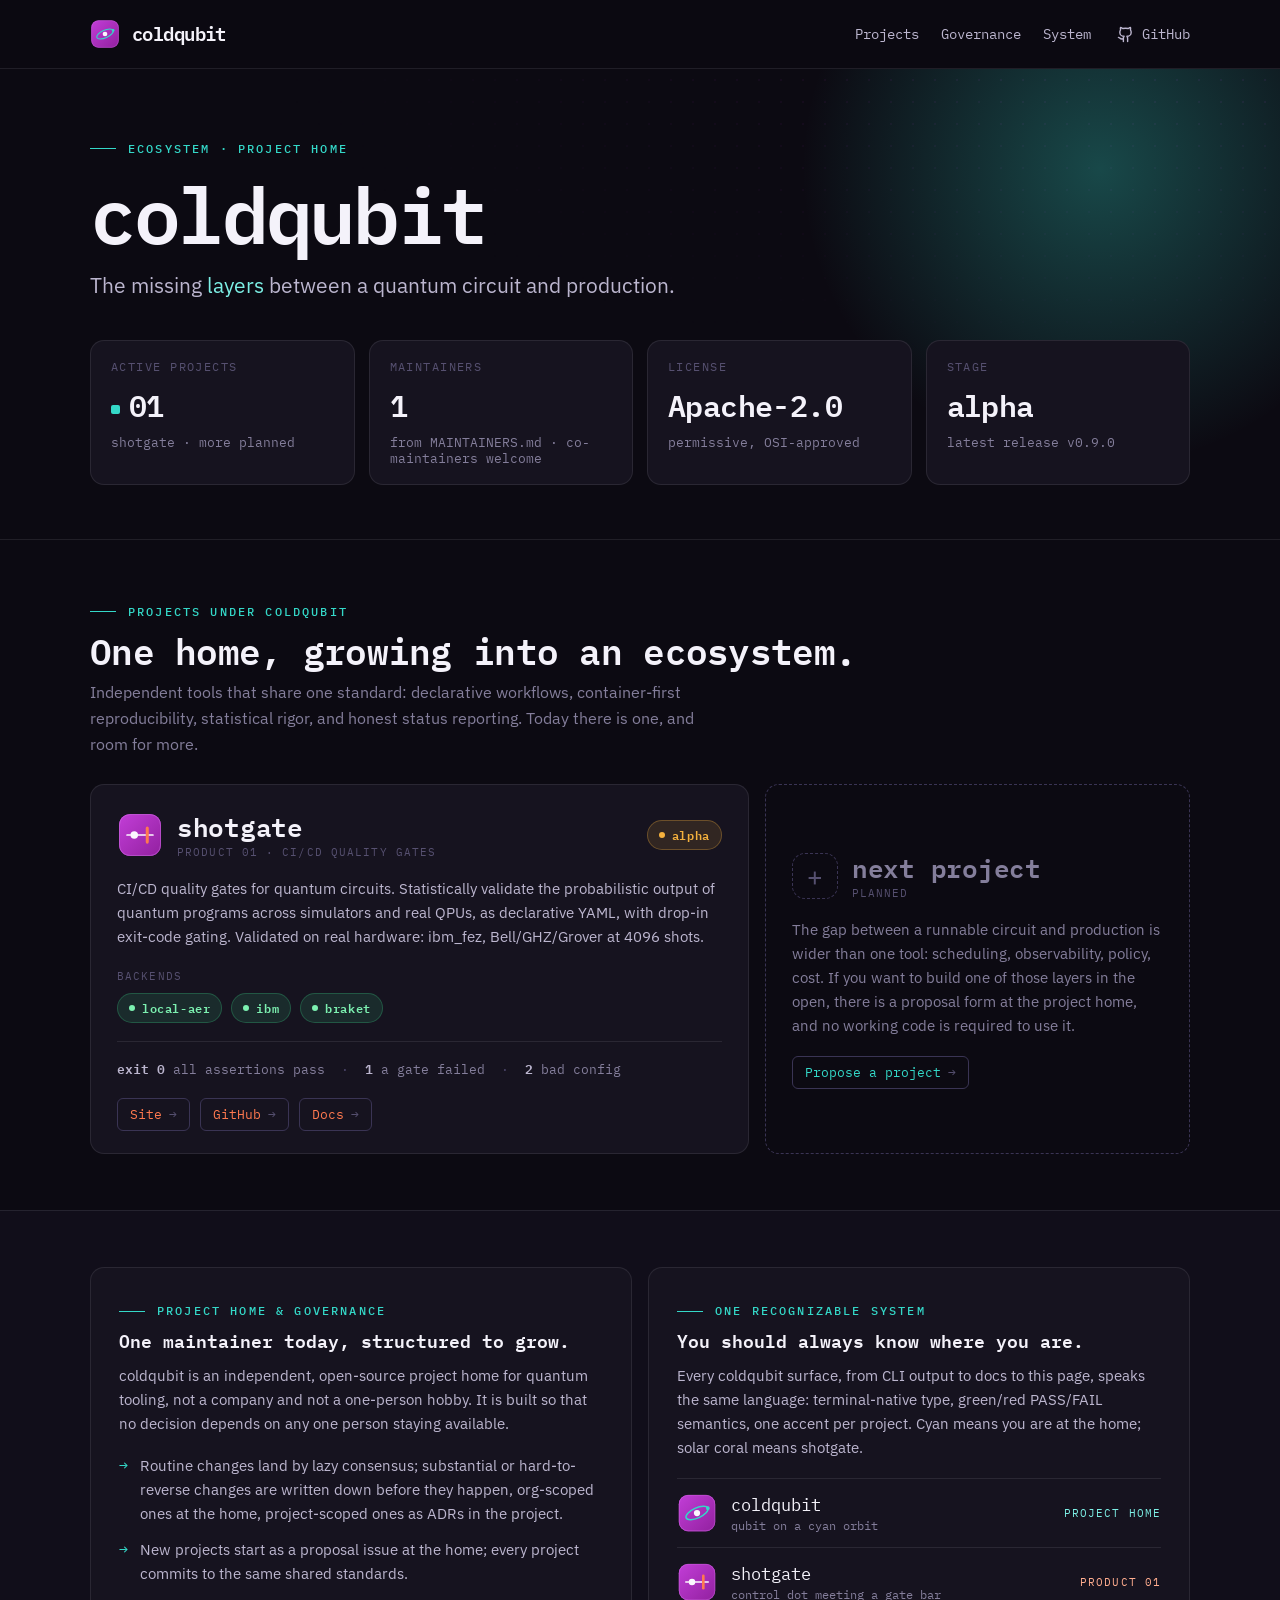
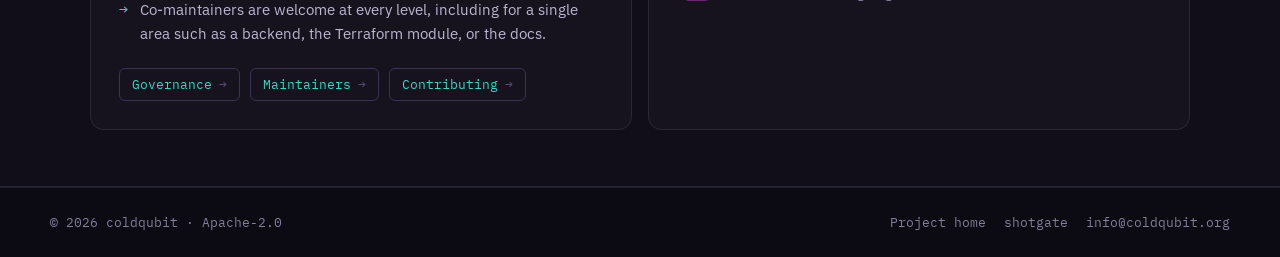
==== commit 096cdb88: "web: release fallback v0.7.0 -> v0.9.0 Static fallback for the stage badge (s-stage-sub auto-syncs f" ====
--- a/index.html
+++ b/index.html
@@ -67,7 +67,7 @@
         <div class="stat">
           <div class="l">Stage</div>
           <div class="v" id="s-stage">alpha</div>
-          <div class="s" id="s-stage-sub">latest release v0.7.0</div>
+          <div class="s" id="s-stage-sub">latest release v0.9.0</div>
         </div>
       </div>
     </div>
